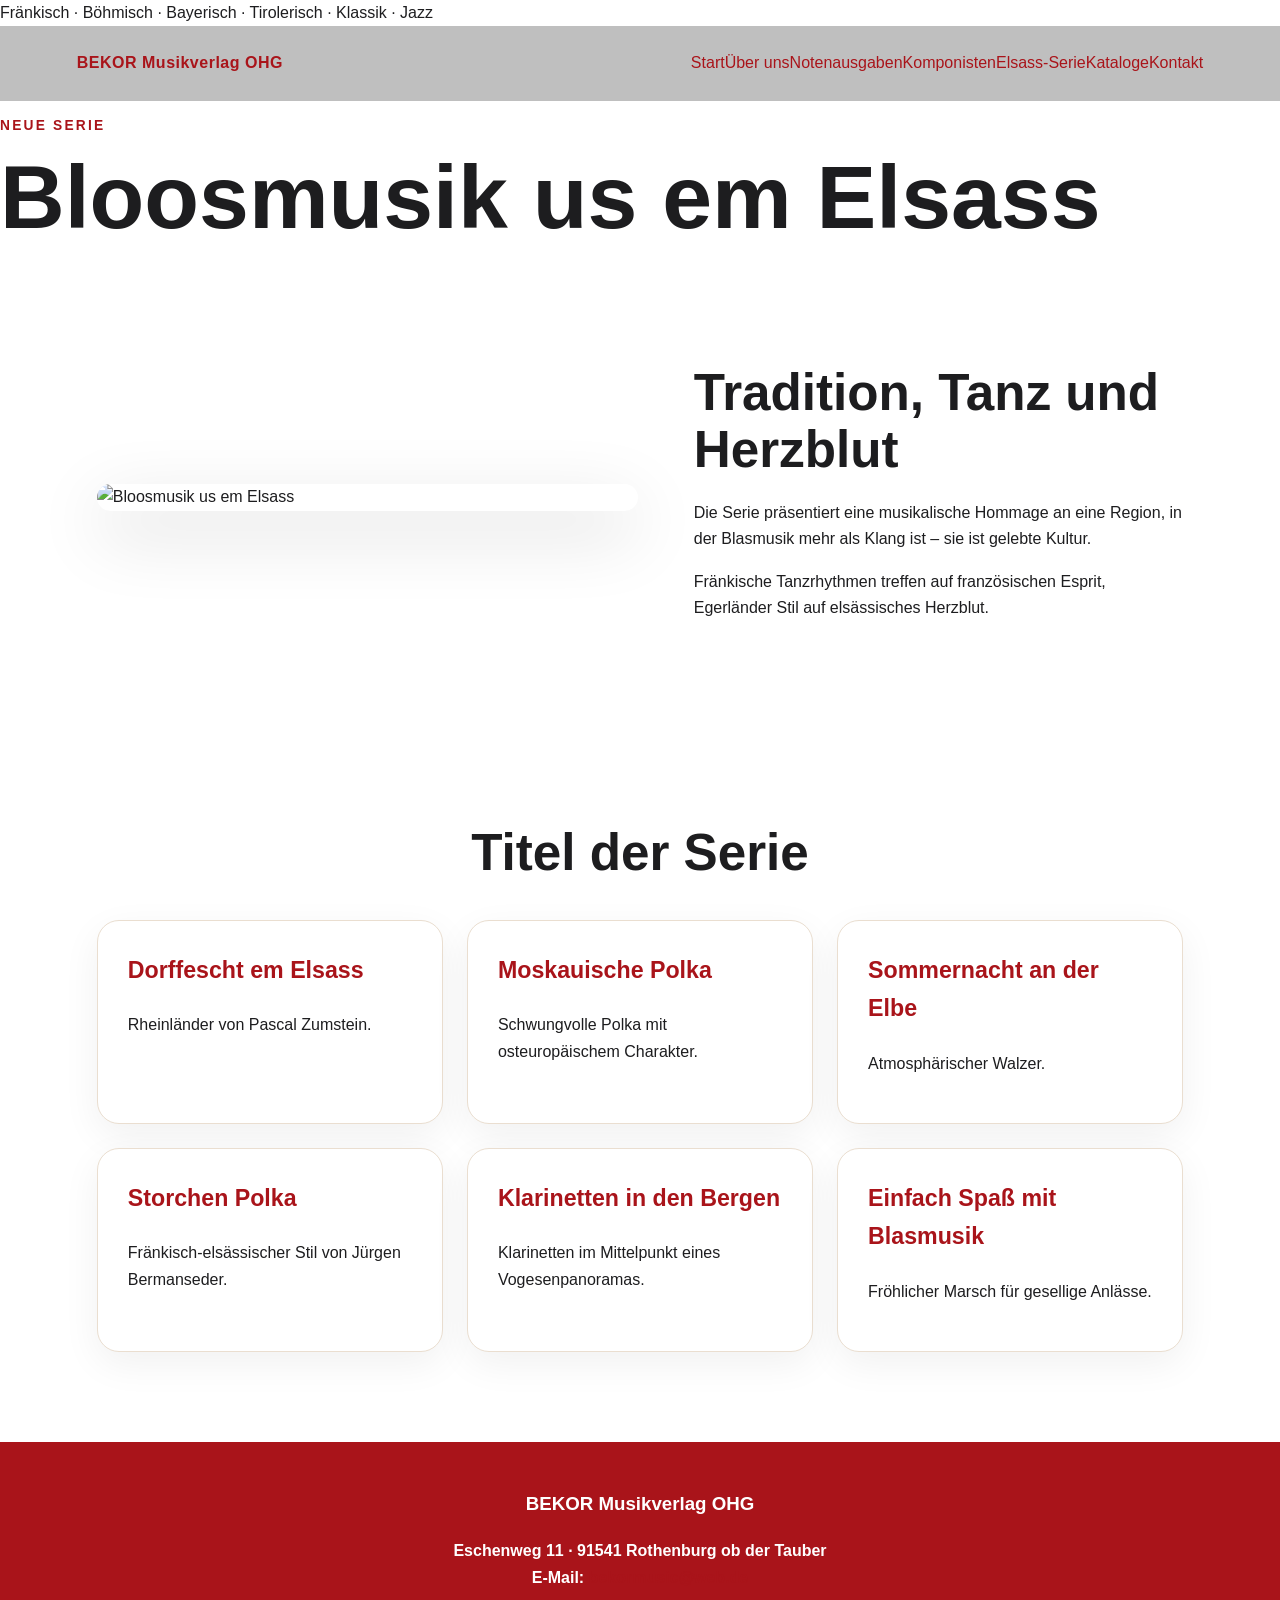
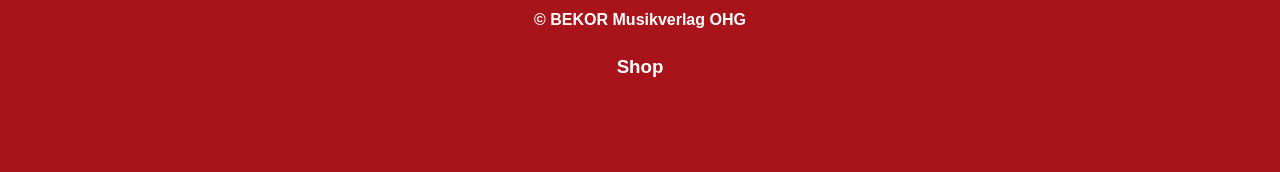
==== elsass.html @ 0d8c02e0 "Add files via upload" ====
<!DOCTYPE html><html lang="de"><head><meta charset="UTF-8"><meta name="viewport" content="width=device-width, initial-scale=1.0"><title>Bloosmusik us em Elsass · BEKOR Musikverlag</title><meta name="description" content="BEKOR Musikverlag OHG"><link rel="stylesheet" href="style.css"></head><body><div class="topbar">Fränkisch · Böhmisch · Bayerisch · Tirolerisch · Klassik · Jazz</div>
<nav class="nav"><a class="brand" href="index.html">BEKOR Musikverlag OHG</a><div class="navlinks"><a href="index.html">Start</a><a href="ueber-uns.html">Über uns</a><a href="notenausgaben.html">Notenausgaben</a><a href="komponisten.html">Komponisten</a><a href="elsass.html">Elsass-Serie</a><a href="kataloge.html">Kataloge</a><a href="kontakt.html">Kontakt</a></div></nav>
<header class="pagehead"><p class="kicker">Neue Serie</p><h1>Bloosmusik us em Elsass</h1></header><main><section class="section split"><img src="assets/elsass.png" alt="Bloosmusik us em Elsass"><div><h2>Tradition, Tanz und Herzblut</h2><p>Die Serie präsentiert eine musikalische Hommage an eine Region, in der Blasmusik mehr als Klang ist – sie ist gelebte Kultur.</p><p>Fränkische Tanzrhythmen treffen auf französischen Esprit, Egerländer Stil auf elsässisches Herzblut.</p></div></section><section class="section paper"><h2 class="center">Titel der Serie</h2><div class="grid"><article class="card"><h3>Dorffescht em Elsass</h3><p>Rheinländer von Pascal Zumstein.</p></article><article class="card"><h3>Moskauische Polka</h3><p>Schwungvolle Polka mit osteuropäischem Charakter.</p></article><article class="card"><h3>Sommernacht an der Elbe</h3><p>Atmosphärischer Walzer.</p></article><article class="card"><h3>Storchen Polka</h3><p>Fränkisch-elsässischer Stil von Jürgen Bermanseder.</p></article><article class="card"><h3>Klarinetten in den Bergen</h3><p>Klarinetten im Mittelpunkt eines Vogesenpanoramas.</p></article><article class="card"><h3>Einfach Spaß mit Blasmusik</h3><p>Fröhlicher Marsch für gesellige Anlässe.</p></article></div></section></main><footer class="footer"><div><h3>BEKOR Musikverlag OHG</h3><p>Eschenweg 11 · 91541 Rothenburg ob der Tauber<br>E-Mail: <a href="mailto:bekormusic@web.de">bekormusic@web.de</a></p><p>© BEKOR Musikverlag OHG</p></div><div><h3>Shop</h3><p><a href="https://www.blasmusik-shop.de/BEKOR-Musikverlag" target="_blank" rel="noopener">Druck- und Downloadausgaben im Blasmusik-Shop</a></p></div></footer>
</body></html>
---- style.css ----
:root{--red:#a9141a;--dark:#1d1d1f;--muted:#6d6d72;--cream:#fff8f0;--line:#eaded0}*{box-sizing:border-box}body{margin:0;font-family:Arial,Helvetica,sans-serif;color:var(--dark);background:#fff;line-height:1.65}a{color:var(--red);text-decoration:none}.hero{min-height:760px;background:linear-gradient(90deg,rgba(0,0,0,.72),rgba(0,0,0,.25)),url('assets/rollup.png') center/cover no-repeat;color:white}.nav{display:flex;justify-content:space-between;align-items:center;padding:24px 6%;background:rgba(0,0,0,.25);backdrop-filter:blur(4px);position:sticky;top:0}.brand{font-weight:800;letter-spacing:.5px}.nav-links a{color:#fff;margin-left:24px;font-weight:700}.hero-content{max-width:850px;padding:150px 6%}.kicker{text-transform:uppercase;letter-spacing:.16em;color:var(--red);font-weight:800;font-size:.86rem}.hero .kicker{color:#ffd8d8}h1{font-size:clamp(2.8rem,7vw,6rem);line-height:1.03;margin:10px 0 24px}h2{font-size:clamp(2rem,4vw,3.5rem);line-height:1.1;margin:8px 0 22px}.lead{font-size:1.35rem;max-width:760px}.buttons{display:flex;gap:14px;flex-wrap:wrap;margin-top:34px}.btn{display:inline-block;padding:14px 22px;border-radius:999px;font-weight:800}.primary{background:var(--red);color:#fff}.secondary{background:#fff;color:var(--red)}.section{padding:90px 6%;max-width:1240px;margin:auto}.intro,.split,.contact{display:grid;grid-template-columns:1.05fr .95fr;gap:56px;align-items:center}.intro img,.split img,.catalog img{width:100%;border-radius:24px;box-shadow:0 22px 70px rgba(0,0,0,.16)}.cards{background:var(--cream);max-width:none}.cards>*,.composers>*{max-width:1240px;margin-left:auto;margin-right:auto}.center{text-align:center}.narrow{max-width:840px}.grid{display:grid;grid-template-columns:repeat(3,1fr);gap:24px;margin-top:38px}.card{background:#fff;border:1px solid var(--line);border-radius:22px;padding:30px;box-shadow:0 12px 38px rgba(0,0,0,.06)}.card h3{margin-top:0;color:var(--red);font-size:1.45rem}.catalog{margin-top:50px}.split ul{columns:2;padding-left:18px}.composers{background:#fff}.contact{background:var(--cream);border-radius:32px;margin-bottom:70px}.contact-box{background:#fff;border:1px solid var(--line);border-radius:24px;padding:38px;box-shadow:0 16px 50px rgba(0,0,0,.08)}footer{background:var(--red);color:#fff;text-align:center;padding:28px 6%;font-weight:700}@media(max-width:860px){.nav{display:block}.nav-links{margin-top:12px}.nav-links a{display:inline-block;margin:0 14px 10px 0}.intro,.split,.contact,.grid{grid-template-columns:1fr}.hero{min-height:650px}.hero-content{padding-top:100px}.split ul{columns:1}}
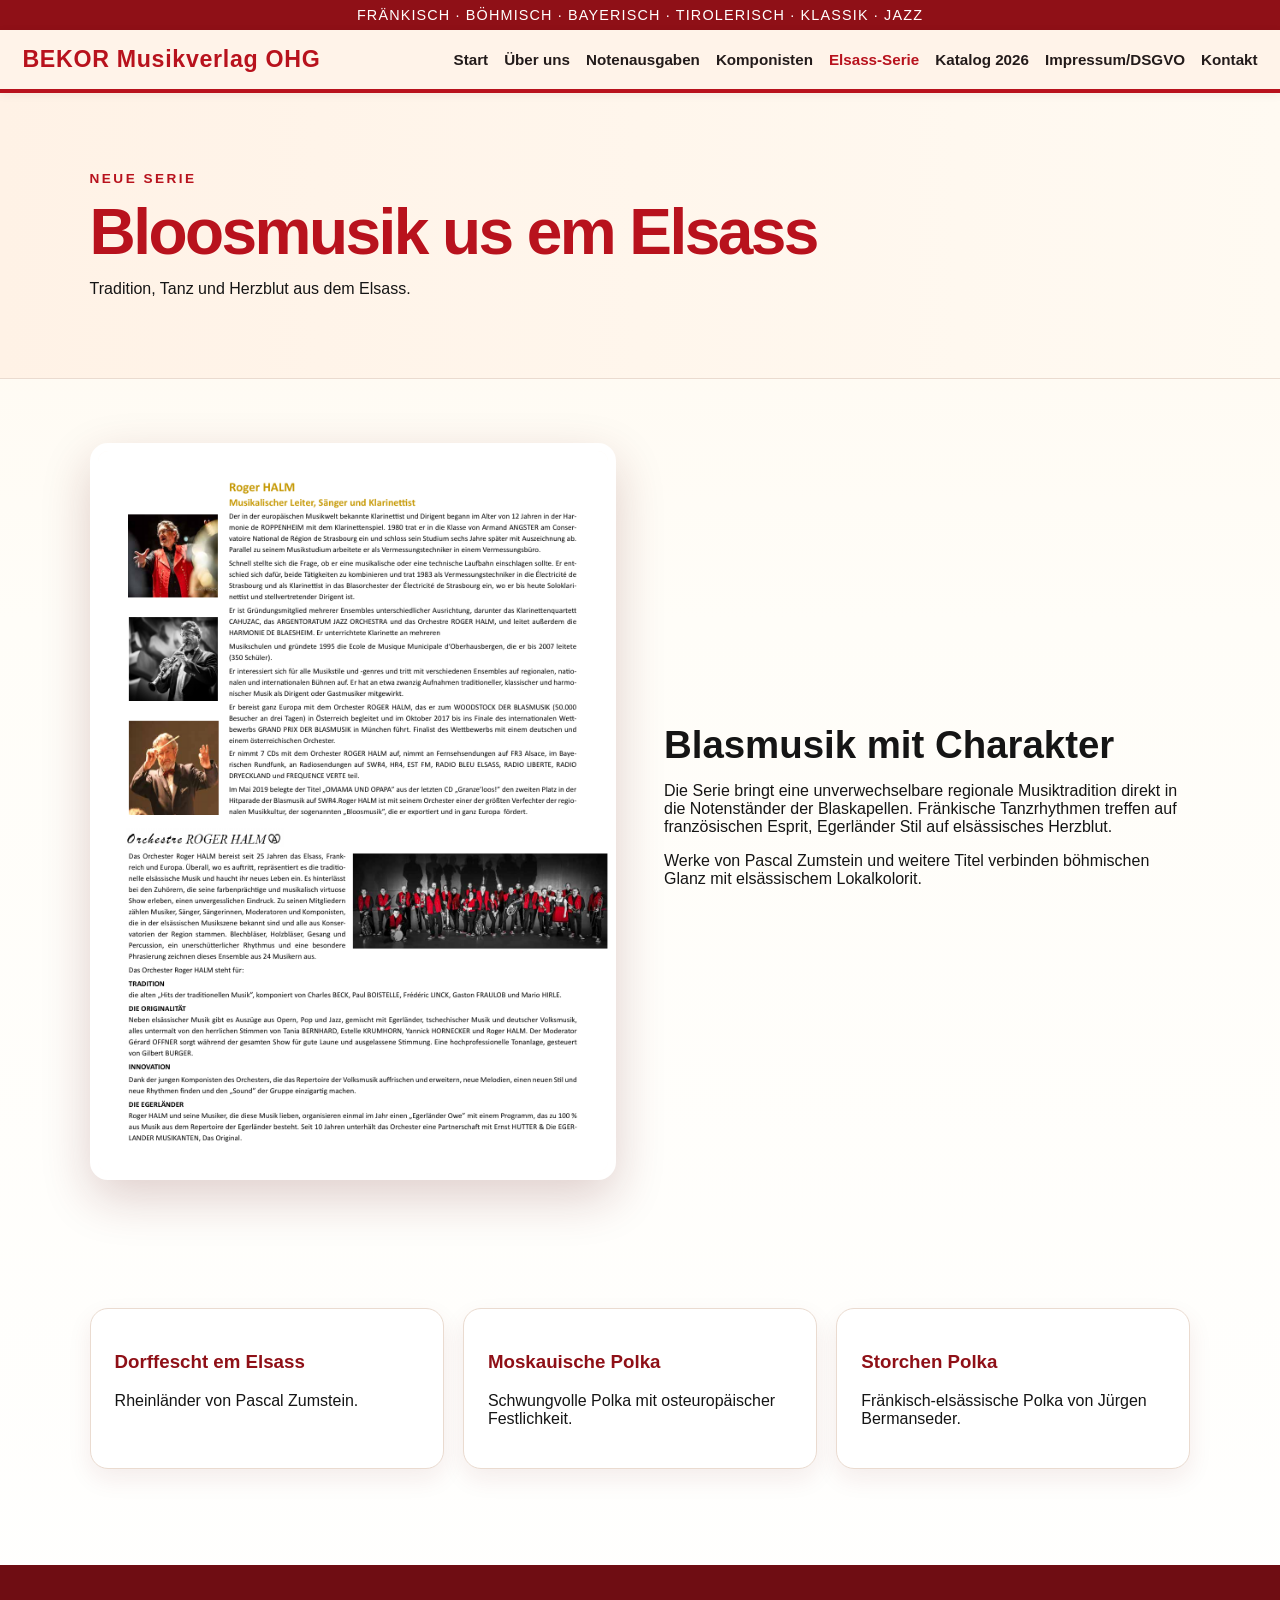
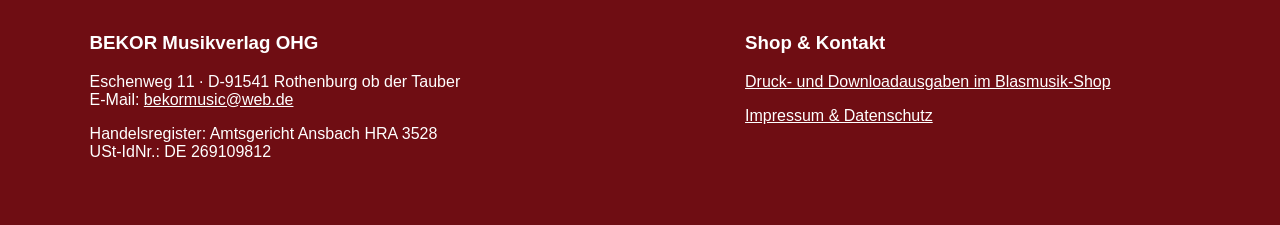
==== commit 9ea19919: "Add files via upload" ====
--- a/elsass.html
+++ b/elsass.html
@@ -1,4 +1,27 @@
-<!DOCTYPE html><html lang="de"><head><meta charset="UTF-8"><meta name="viewport" content="width=device-width, initial-scale=1.0"><title>Bloosmusik us em Elsass · BEKOR Musikverlag</title><meta name="description" content="BEKOR Musikverlag OHG"><link rel="stylesheet" href="style.css"></head><body><div class="topbar">Fränkisch · Böhmisch · Bayerisch · Tirolerisch · Klassik · Jazz</div>
-<nav class="nav"><a class="brand" href="index.html">BEKOR Musikverlag OHG</a><div class="navlinks"><a href="index.html">Start</a><a href="ueber-uns.html">Über uns</a><a href="notenausgaben.html">Notenausgaben</a><a href="komponisten.html">Komponisten</a><a href="elsass.html">Elsass-Serie</a><a href="kataloge.html">Kataloge</a><a href="kontakt.html">Kontakt</a></div></nav>
-<header class="pagehead"><p class="kicker">Neue Serie</p><h1>Bloosmusik us em Elsass</h1></header><main><section class="section split"><img src="assets/elsass.png" alt="Bloosmusik us em Elsass"><div><h2>Tradition, Tanz und Herzblut</h2><p>Die Serie präsentiert eine musikalische Hommage an eine Region, in der Blasmusik mehr als Klang ist – sie ist gelebte Kultur.</p><p>Fränkische Tanzrhythmen treffen auf französischen Esprit, Egerländer Stil auf elsässisches Herzblut.</p></div></section><section class="section paper"><h2 class="center">Titel der Serie</h2><div class="grid"><article class="card"><h3>Dorffescht em Elsass</h3><p>Rheinländer von Pascal Zumstein.</p></article><article class="card"><h3>Moskauische Polka</h3><p>Schwungvolle Polka mit osteuropäischem Charakter.</p></article><article class="card"><h3>Sommernacht an der Elbe</h3><p>Atmosphärischer Walzer.</p></article><article class="card"><h3>Storchen Polka</h3><p>Fränkisch-elsässischer Stil von Jürgen Bermanseder.</p></article><article class="card"><h3>Klarinetten in den Bergen</h3><p>Klarinetten im Mittelpunkt eines Vogesenpanoramas.</p></article><article class="card"><h3>Einfach Spaß mit Blasmusik</h3><p>Fröhlicher Marsch für gesellige Anlässe.</p></article></div></section></main><footer class="footer"><div><h3>BEKOR Musikverlag OHG</h3><p>Eschenweg 11 · 91541 Rothenburg ob der Tauber<br>E-Mail: <a href="mailto:bekormusic@web.de">bekormusic@web.de</a></p><p>© BEKOR Musikverlag OHG</p></div><div><h3>Shop</h3><p><a href="https://www.blasmusik-shop.de/BEKOR-Musikverlag" target="_blank" rel="noopener">Druck- und Downloadausgaben im Blasmusik-Shop</a></p></div></footer>
-</body></html>+<!DOCTYPE html>
+<html lang="de">
+<head>
+<meta charset="UTF-8">
+<meta name="viewport" content="width=device-width, initial-scale=1.0">
+<title>Bloosmusik us em Elsass | BEKOR Musikverlag OHG</title>
+<meta name="description" content="BEKOR Musikverlag OHG">
+<link rel="stylesheet" href="style.css">
+</head>
+<body>
+<div class="topbar">Fränkisch · Böhmisch · Bayerisch · Tirolerisch · Klassik · Jazz</div>
+<nav class="nav"><a class="brand" href="index.html">BEKOR Musikverlag OHG</a><button class="menu" onclick="document.body.classList.toggle('open')">☰</button><div class="navlinks"><a class="" href="index.html">Start</a><a class="" href="ueber-uns.html">Über uns</a><a class="" href="notenausgaben.html">Notenausgaben</a><a class="" href="komponisten.html">Komponisten</a><a class="active" href="elsass.html">Elsass-Serie</a><a class="" href="katalog-2026.html">Katalog 2026</a><a class="" href="impressum-datenschutz.html">Impressum/DSGVO</a><a class="" href="kontakt.html">Kontakt</a></div></nav>
+<main><section class="subhero"><p class="kicker">Neue Serie</p><h1>Bloosmusik us em Elsass</h1><p>Tradition, Tanz und Herzblut aus dem Elsass.</p></section><section class="section split"><img src="elsass.png" alt="Bloosmusik us em Elsass"><div><h2>Blasmusik mit Charakter</h2><p>Die Serie bringt eine unverwechselbare regionale Musiktradition direkt in die Notenständer der Blaskapellen. Fränkische Tanzrhythmen treffen auf französischen Esprit, Egerländer Stil auf elsässisches Herzblut.</p><p>Werke von Pascal Zumstein und weitere Titel verbinden böhmischen Glanz mit elsässischem Lokalkolorit.</p></div></section><section class="section grid"><article class="card"><h3>Dorffescht em Elsass</h3><p>Rheinländer von Pascal Zumstein.</p></article><article class="card"><h3>Moskauische Polka</h3><p>Schwungvolle Polka mit osteuropäischer Festlichkeit.</p></article><article class="card"><h3>Storchen Polka</h3><p>Fränkisch-elsässische Polka von Jürgen Bermanseder.</p></article></section></main>
+<footer class="footer">
+  <div>
+    <h3>BEKOR Musikverlag OHG</h3>
+    <p>Eschenweg 11 · D-91541 Rothenburg ob der Tauber<br>E-Mail: <a href="mailto:bekormusic@web.de">bekormusic@web.de</a></p>
+    <p>Handelsregister: Amtsgericht Ansbach HRA 3528<br>USt-IdNr.: DE 269109812</p>
+  </div>
+  <div>
+    <h3>Shop & Kontakt</h3>
+    <p><a href="https://www.blasmusik-shop.de/BEKOR-Musikverlag" target="_blank" rel="noopener">Druck- und Downloadausgaben im Blasmusik-Shop</a></p>
+    <p><a href="impressum-datenschutz.html">Impressum & Datenschutz</a></p>
+  </div>
+</footer>
+</body>
+</html>
--- a/style.css
+++ b/style.css
@@ -1 +1 @@
-:root{--red:#a9141a;--dark:#1d1d1f;--muted:#6d6d72;--cream:#fff8f0;--line:#eaded0}*{box-sizing:border-box}body{margin:0;font-family:Arial,Helvetica,sans-serif;color:var(--dark);background:#fff;line-height:1.65}a{color:var(--red);text-decoration:none}.hero{min-height:760px;background:linear-gradient(90deg,rgba(0,0,0,.72),rgba(0,0,0,.25)),url('assets/rollup.png') center/cover no-repeat;color:white}.nav{display:flex;justify-content:space-between;align-items:center;padding:24px 6%;background:rgba(0,0,0,.25);backdrop-filter:blur(4px);position:sticky;top:0}.brand{font-weight:800;letter-spacing:.5px}.nav-links a{color:#fff;margin-left:24px;font-weight:700}.hero-content{max-width:850px;padding:150px 6%}.kicker{text-transform:uppercase;letter-spacing:.16em;color:var(--red);font-weight:800;font-size:.86rem}.hero .kicker{color:#ffd8d8}h1{font-size:clamp(2.8rem,7vw,6rem);line-height:1.03;margin:10px 0 24px}h2{font-size:clamp(2rem,4vw,3.5rem);line-height:1.1;margin:8px 0 22px}.lead{font-size:1.35rem;max-width:760px}.buttons{display:flex;gap:14px;flex-wrap:wrap;margin-top:34px}.btn{display:inline-block;padding:14px 22px;border-radius:999px;font-weight:800}.primary{background:var(--red);color:#fff}.secondary{background:#fff;color:var(--red)}.section{padding:90px 6%;max-width:1240px;margin:auto}.intro,.split,.contact{display:grid;grid-template-columns:1.05fr .95fr;gap:56px;align-items:center}.intro img,.split img,.catalog img{width:100%;border-radius:24px;box-shadow:0 22px 70px rgba(0,0,0,.16)}.cards{background:var(--cream);max-width:none}.cards>*,.composers>*{max-width:1240px;margin-left:auto;margin-right:auto}.center{text-align:center}.narrow{max-width:840px}.grid{display:grid;grid-template-columns:repeat(3,1fr);gap:24px;margin-top:38px}.card{background:#fff;border:1px solid var(--line);border-radius:22px;padding:30px;box-shadow:0 12px 38px rgba(0,0,0,.06)}.card h3{margin-top:0;color:var(--red);font-size:1.45rem}.catalog{margin-top:50px}.split ul{columns:2;padding-left:18px}.composers{background:#fff}.contact{background:var(--cream);border-radius:32px;margin-bottom:70px}.contact-box{background:#fff;border:1px solid var(--line);border-radius:24px;padding:38px;box-shadow:0 16px 50px rgba(0,0,0,.08)}footer{background:var(--red);color:#fff;text-align:center;padding:28px 6%;font-weight:700}@media(max-width:860px){.nav{display:block}.nav-links{margin-top:12px}.nav-links a{display:inline-block;margin:0 14px 10px 0}.intro,.split,.contact,.grid{grid-template-columns:1fr}.hero{min-height:650px}.hero-content{padding-top:100px}.split ul{columns:1}}
+ :root{--red:#b8121d;--darkred:#8f1017;--wine:#6f0d13;--cream:#fff8ed;--paper:#fffdf8;--ink:#151515;--muted:#666;--line:#eadbd0;--gold:#c9a25d}*{box-sizing:border-box}body{margin:0;font-family:Arial,Helvetica,sans-serif;background:linear-gradient(180deg,#fff8ed,#fffdf8 34%,#fff);color:var(--ink)}a{color:var(--red)}.topbar{background:var(--darkred);color:#fff;text-align:center;padding:.45rem 1rem;font-size:.9rem;letter-spacing:.08em;text-transform:uppercase}.nav{position:sticky;top:0;z-index:5;background:#fff3e9;border-bottom:4px solid var(--red);display:flex;align-items:center;justify-content:space-between;padding:1rem 1.4rem;box-shadow:0 2px 10px rgba(0,0,0,.05)}.brand{font-weight:900;color:var(--red);text-decoration:none;font-size:1.45rem;letter-spacing:.03em}.navlinks{display:flex;gap:1rem;align-items:center}.navlinks a{text-decoration:none;color:#231b1b;font-weight:700;font-size:.95rem;white-space:nowrap}.navlinks a.active,.navlinks a:hover{color:var(--red)}.menu{display:none;border:0;background:var(--red);color:#fff;border-radius:8px;padding:.55rem .75rem;font-size:1.1rem}.hero{min-height:500px;display:flex;align-items:center;padding:4rem 7%;background:linear-gradient(90deg,rgba(130,10,15,.92),rgba(184,18,29,.75)),url('rollup.png') center/cover no-repeat}.hero-card{max-width:820px;background:rgba(255,248,237,.92);border:1px solid rgba(255,255,255,.8);border-radius:28px;padding:3rem;box-shadow:0 24px 70px rgba(0,0,0,.24)}h1{font-size:clamp(2.2rem,6vw,4.8rem);line-height:1;margin:.3rem 0 1rem;color:var(--red);letter-spacing:-.04em}h2{font-size:clamp(1.6rem,3vw,2.7rem);line-height:1.1;margin:.4rem 0 1rem}h3{color:var(--darkred)}.lead{font-size:1.25rem;line-height:1.55}.kicker{text-transform:uppercase;letter-spacing:.18em;color:var(--red);font-weight:900;font-size:.85rem}.buttons{display:flex;gap:.8rem;flex-wrap:wrap;margin-top:1.6rem}.btn{display:inline-block;border-radius:999px;padding:.9rem 1.35rem;text-decoration:none;font-weight:900;border:2px solid transparent}.btn.primary{background:var(--red);color:#fff}.btn.dark{background:var(--wine);color:#fff}.btn.light{background:#fff;color:var(--red);border-color:var(--red)}.section{padding:4rem 7%;max-width:1400px;margin:0 auto}.split{display:grid;grid-template-columns:1fr 1fr;gap:3rem;align-items:center}.split img{width:100%;border-radius:18px;box-shadow:0 18px 50px rgba(95,20,20,.2);background:#fff;border:8px solid #fff}.paper{background:var(--paper);border-top:1px solid var(--line);border-bottom:1px solid var(--line);max-width:none}.center{text-align:center}.grid{display:grid;grid-template-columns:repeat(3,minmax(0,1fr));gap:1.2rem}.card{background:#fff;border:1px solid var(--line);border-radius:18px;padding:1.5rem;box-shadow:0 10px 24px rgba(120,30,30,.08)}.big{font-size:1.05rem}.subhero{padding:4rem 7%;background:linear-gradient(90deg,#fff2e6,#fffaf2);border-bottom:1px solid var(--line)}.subhero h1{font-size:clamp(2.4rem,5vw,4rem)}.catalog-teaser{background:linear-gradient(90deg,var(--red),var(--darkred));color:#fff;border-radius:0;max-width:none}.catalog-teaser h2,.catalog-teaser .kicker{color:#fff}.tools{display:flex;gap:1rem;align-items:center;padding-top:2rem;padding-bottom:2rem}.tools input,.tools select{padding:.9rem 1rem;border:1px solid var(--line);border-radius:12px;font-size:1rem;background:#fff}.tools input{flex:1;min-width:220px}.table-wrap{padding-top:1rem;overflow:auto}table{width:100%;border-collapse:collapse;background:#fff;border:1px solid var(--line);font-size:.95rem}th{position:sticky;top:76px;background:var(--red);color:#fff;text-align:left;padding:.8rem;border:1px solid #9b1119}td{padding:.7rem;border:1px solid var(--line);vertical-align:top}tbody tr:nth-child(even){background:#fff8f4}.contact{display:grid;grid-template-columns:1fr 1fr;gap:1.2rem}.legal{max-width:1000px}.note{background:#fff4d7;border-left:5px solid var(--gold);padding:1rem}.footer{background:var(--wine);color:#fff;display:grid;grid-template-columns:1.4fr 1fr;gap:2rem;padding:3rem 7%;margin-top:2rem}.footer a{color:#fff}.footer h3{color:#fff}@media(max-width:900px){.nav{align-items:flex-start}.menu{display:block}.navlinks{display:none;position:absolute;left:0;right:0;top:72px;background:#fff3e9;padding:1rem 1.4rem;flex-direction:column;align-items:flex-start;border-bottom:3px solid var(--red)}body.open .navlinks{display:flex}.split,.grid,.contact,.footer{grid-template-columns:1fr}.hero{padding:2rem}.hero-card{padding:2rem}.section{padding:3rem 1.2rem}th{top:0}.topbar{font-size:.74rem}.brand{font-size:1.15rem}}
